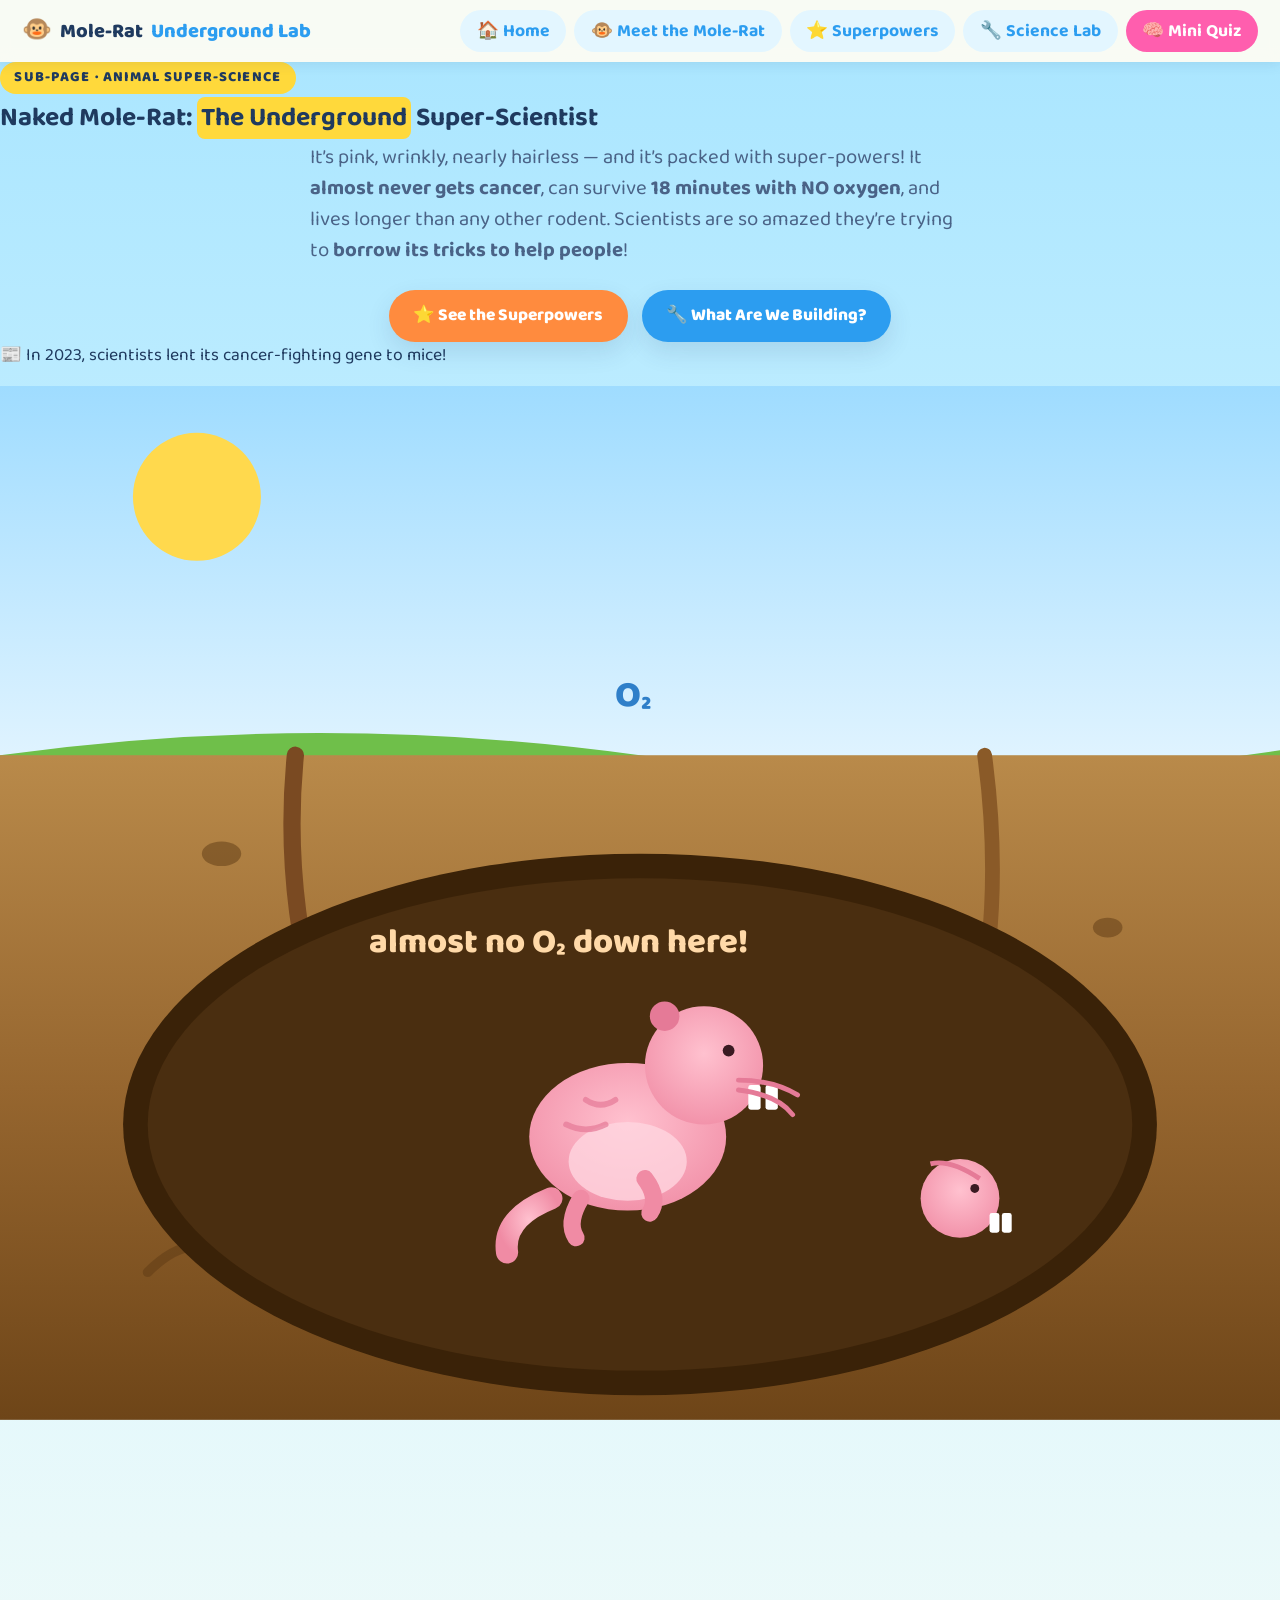
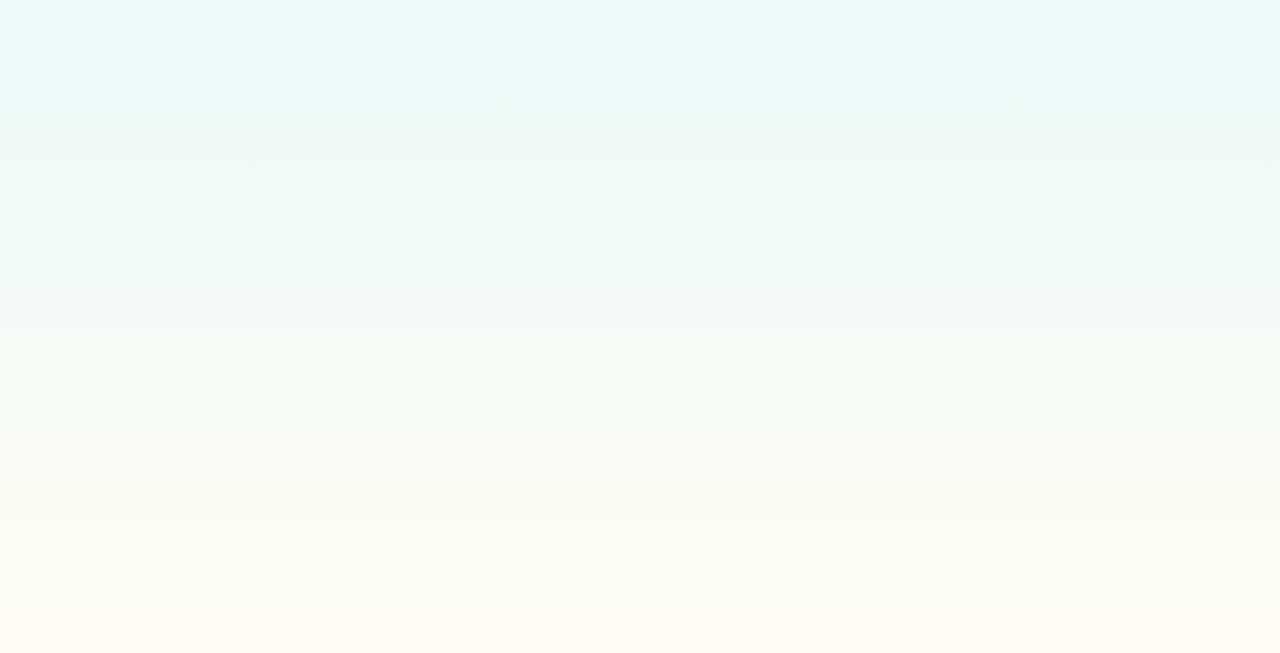
==== naked-mole-rat.html @ e857915f "initial repo" ====
<!DOCTYPE html>
<html lang="en">
<head>
  <meta charset="UTF-8">
  <meta name="viewport" content="width=device-width, initial-scale=1">
  <title>Naked Mole-Rat: The Underground Super-Scientist — Superpowers for Curious Kids (Ages 8–9)</title>
  <meta name="description" content="Meet the naked mole-rat: nearly cancer-proof, it survives 18 minutes with no oxygen, and barely seems to age! Learn what scientists found — and what they are engineering from it — then take the quiz!">
  <link rel="preconnect" href="https://fonts.googleapis.com">
  <link rel="preconnect" href="https://fonts.gstatic.com" crossorigin>
  <link href="https://fonts.googleapis.com/css2?family=Baloo+2:wght@400;500;600;700;800&display=swap" rel="stylesheet">
  <link rel="stylesheet" href="styles.css">
  <link rel="stylesheet" href="molerat.css">
</head>
<body id="top">

  <header class="topbar">
    <a href="index.html#top" class="brand"><span class="brand-emoji">&#128053;</span>Mole-Rat <em>Underground Lab</em></a>
    <nav class="topnav" aria-label="Page sections">
      <a href="index.html">&#127968; Home</a>
      <a href="#meet">&#128053; Meet the Mole-Rat</a>
      <a href="#superpowers">&#11088; Superpowers</a>
      <a href="#engineering">&#128295; Science Lab</a>
      <a href="#quiz" class="nav-quiz">&#129504; Mini Quiz</a>
    </nav>
  </header>

  <main>

    <!-- ================= HERO ================= -->
    <section class="mole-hero" id="hero">
      <div class="hero-text">
        <p class="eyebrow">Sub-page &middot; Animal super-science</p>
        <h1>Naked Mole-Rat: <mark>The Underground</mark> Super-Scientist</h1>
        <p class="hero-sub">
          It&rsquo;s pink, wrinkly, nearly hairless &mdash; and it&rsquo;s packed with super-powers!
          It <strong>almost never gets cancer</strong>, can survive <strong>18 minutes with NO oxygen</strong>,
          and lives longer than any other rodent. Scientists are so amazed they&rsquo;re trying to
          <strong>borrow its tricks to help people</strong>!
        </p>
        <div class="hero-actions">
          <a href="#superpowers" class="btn btn--warm">&#11088; See the Superpowers</a>
          <a href="#engineering" class="btn btn--cool">&#128295; What Are We Building?</a>
        </div>
        <p class="hero-badge">&#128240; In 2023, scientists lent its cancer-fighting gene to mice!</p>
      </div>

      <svg class="hero-mole-svg" viewBox="0 0 520 420" role="img" aria-label="Cutaway of an underground burrow: a pink naked mole-rat with big front teeth peeks out of a tunnel under the grass">
        <defs>
          <linearGradient id="mr-sky" x1="0" y1="0" x2="0" y2="1">
            <stop offset="0" stop-color="#9fdcff"/>
            <stop offset="1" stop-color="#dff3ff"/>
          </linearGradient>
          <linearGradient id="mr-dirt" x1="0" y1="0" x2="0" y2="1">
            <stop offset="0" stop-color="#b98a4a"/>
            <stop offset=".5" stop-color="#96662f"/>
            <stop offset="1" stop-color="#6e4518"/>
          </linearGradient>
          <radialGradient id="mr-skin" cx=".5" cy=".4" r=".7">
            <stop offset="0" stop-color="#ffc1cf"/>
            <stop offset="1" stop-color="#f08ba4"/>
          </radialGradient>
        </defs>

        <!-- sky -->
        <rect width="520" height="150" fill="url(#mr-sky)"/>
        <circle cx="80" cy="45" r="26" fill="#ffd94d"/>
        <path d="M 0 150 Q 130 132 260 150 Q 390 168 520 148 L 520 158 L 0 158 Z" fill="#6fbf4a"/>

        <!-- dirt -->
        <rect y="150" width="520" height="270" fill="url(#mr-dirt)"/>
        <ellipse cx="90" cy="190" rx="8" ry="5" fill="#5e3a14" opacity=".5"/>
        <ellipse cx="450" cy="220" rx="6" ry="4" fill="#5e3a14" opacity=".5"/>
        <ellipse cx="300" cy="330" rx="9" ry="5" fill="#5e3a14" opacity=".4"/>
        <path d="M 60 360 Q 80 340 95 358 M 410 320 Q 430 300 445 318" stroke="#5e3a14" stroke-width="4" stroke-linecap="round" fill="none" opacity=".5"/>

        <!-- root -->
        <path d="M 120 150 Q 115 200 128 250 Q 138 290 126 330" stroke="#7a4a22" stroke-width="7" stroke-linecap="round" fill="none"/>
        <path d="M 400 150 Q 408 210 396 260" stroke="#8a5a28" stroke-width="6" stroke-linecap="round" fill="none"/>

        <!-- tunnel cutaway -->
        <ellipse cx="260" cy="300" rx="210" ry="110" fill="#3a2208"/>
        <ellipse cx="260" cy="300" rx="200" ry="100" fill="#4a2e10"/>

        <!-- mole-rat -->
        <g class="mr-rat">
          <!-- tail -->
          <path d="M 224 330 q -20 8 -18 22" stroke="url(#mr-skin)" stroke-width="9" stroke-linecap="round" fill="none"/>
          <!-- body -->
          <ellipse cx="255" cy="305" rx="40" ry="30" fill="url(#mr-skin)"/>
          <!-- belly -->
          <ellipse cx="255" cy="315" rx="24" ry="16" fill="#ffd6e0" opacity=".8"/>
          <!-- head -->
          <circle cx="286" cy="276" r="24" fill="url(#mr-skin)"/>
          <!-- ear(no fur, little rim) -->
          <circle cx="270" cy="256" r="6" fill="#e57a97"/>
          <!-- eye -->
          <circle cx="296" cy="270" r="2.4" fill="#3a1a22"/>
          <!-- buck teeth -->
          <rect x="304" y="284" width="5" height="10" rx="1" fill="#fff"/>
          <rect x="311" y="284" width="5" height="10" rx="1" fill="#fff"/>
          <!-- whiskers -->
          <path d="M 300 282 q 14 0 24 6 M 300 286 q 16 2 22 10" stroke="#e57a97" stroke-width="2" fill="none" stroke-linecap="round"/>
          <!-- front paw/arm -->
          <path d="M 262 322 q 6 8 2 14" stroke="#f08ba4" stroke-width="7" stroke-linecap="round" fill="none"/>
          <!-- digging leg -->
          <path d="M 236 330 q -6 10 -2 16" stroke="#f08ba4" stroke-width="7" stroke-linecap="round" fill="none"/>
          <!-- wrinkles -->
          <path d="M 238 290 q 6 4 12 0 M 230 300 q 8 4 16 0" stroke="#e57a97" stroke-width="2.4" fill="none" stroke-linecap="round" opacity=".7"/>
        </g>

        <!-- side buddy peeking -->
        <g class="mr-buddy">
          <circle cx="390" cy="330" r="16" fill="url(#mr-skin)"/>
          <circle cx="396" cy="326" r="1.8" fill="#3a1a22"/>
          <rect x="402" y="336" width="4" height="8" rx="1" fill="#ffffff"/>
          <rect x="407" y="336" width="4" height="8" rx="1" fill="#ffffff"/>
          <path d="M 398 322 q -12 -8 -20 -6" stroke="#e57a97" stroke-width="2" fill="none"/>
        </g>

        <!-- labels -->
        <g class="mr-labels">
          <text x="250" y="130" font-size="15" font-weight="800" fill="#2f7fc9">O&#8322;</text>
          <text x="150" y="230" font-size="14" font-weight="800" fill="#ffd9a8">almost no O&#8322; down here!</text>
        </g>
      </svg>
    </section>

    <!-- ================= MEET THE MOLE-RAT ================= -->
    <section class="section meet-section" id="meet">
      <div class="section-head" data-reveal>
        <p class="eyebrow">&#128053; All aboard!</p>
        <h2>Meet the Naked Mole-Rat</h2>
        <p class="section-sub">It&rsquo;s not a mole and it&rsquo;s not a rat &mdash; it&rsquo;s its very own awesome kind of rodent!</p>
      </div>

      <div class="meet-grid">
        <article class="meet-card" data-reveal>
          <span class="meet-emoji">&#127758;</span>
          <h3>Home: East Africa</h3>
          <p>It digs long tunnel cities under the dry grasslands of <strong>Kenya, Ethiopia and Somalia</strong>. It barely
          ever comes to the surface!</p>
        </article>
        <article class="meet-card" data-reveal>
          <span class="meet-emoji">&#128207;</span>
          <h3>Tiny but Tough</h3>
          <p>Only about <strong>8&ndash;10 cm</strong> long &mdash; a bit bigger than a crayon &mdash; with <strong>pink, wrinkly,
          nearly hairless skin</strong>. That skin earned it the funny name &ldquo;naked&rdquo;!</p>
        </article>
        <article class="meet-card" data-reveal>
          <span class="meet-emoji">&#129463;&#65039;</span>
          <h3>Super Teeth!</h3>
          <p>Two big buck teeth dig tunnels, and a mole-rat can move them <strong>separately</strong> &mdash; like tiny
          front shovels. Its lips close behind its teeth so it never swallows dirt!</p>
        </article>
        <article class="meet-card" data-reveal>
          <span class="meet-emoji">&#128024;</span>
          <h3>&ldquo;Queen&rdquo; Rules</h3>
          <p>Like bees, a colony has <strong>one special queen, a king, and workers</strong>. The queen is the only one who
          has babies &mdash; up to <strong>27 at a time</strong>!</p>
        </article>
      </div>
      <p class="meet-note" data-reveal>Colonies can grow to about <strong>300 members</strong> &mdash; all digging, cuddling and even
      sharing food like one big family. Cuteness level: debatable. Coolness level: off the charts! &#128525;</p>
    </section>

    <!--===MR-B===-->
  </main>

  <script src="molerat.js"></script>
</body>
</html>
---- styles.css ----
/* ==========================================================
   Animal Discovery HQ — play style sheet
   ========================================================== */

:root {
  --ink: #1f3a5f;
  --ink-soft: #4a6387;
  --page-sky: #a8e5ff;
  --page-mid: #d9f6ff;
  --page-card: #fffdf3;
  --card: #ffffff;
  --peach: #fff0e2;
  --mint: #dffbeb;
  --sky-tint: #e3f6ff;
  --warm: #ff8b3e;
  --cool: #2c9df0;
  --pink: #ff5eae;
  --purple: #9b5de5;
  --green: #35c58b;
  --gold: #ffd93b;
  --wrong: #ff6b6b;
  --shadow: 0 10px 24px rgba(31, 58, 95, 0.12);
  --shadow-big: 0 18px 40px rgba(31, 58, 95, 0.18);
  --radius: 22px;
  --font: "Baloo 2", "Comic Sans MS", "Chalkboard SE", "Trebuchet MS", cursive, sans-serif;
}

* { box-sizing: border-box; }

[hidden] { display: none !important; }

html {
  scroll-behavior: smooth;
  scroll-padding-top: 90px;
}

body {
  margin: 0;
  font-family: var(--font);
  color: var(--ink);
  background: linear-gradient(180deg, var(--page-sky) 0%, var(--page-mid) 45%, var(--page-card) 100%);
  line-height: 1.5;
  font-size: 1.1rem;
  overflow-x: hidden;
  -webkit-font-smoothing: antialiased;
}

h1, h2, h3, h4 { line-height: 1.15; margin: 0 0 0.4em; }
p { margin: 0 0 1em; }
a { color: inherit; }
mark {
  background: var(--gold);
  color: var(--ink);
  padding: 0 .15em;
  border-radius: 8px;
}
.mark--blue { background: var(--cool); color: #fff; }

.section { padding: 64px 20px; max-width: 1100px; margin: 0 auto; }
.section-head { text-align: center; margin-bottom: 34px; }
.eyebrow {
  display: inline-block;
  background: var(--gold);
  color: var(--ink);
  font-weight: 800;
  letter-spacing: .08em;
  font-size: .9rem;
  padding: .35em 1em;
  border-radius: 999px;
  text-transform: uppercase;
  margin-bottom: .6em;
}
.section-head h2 { font-size: clamp(1.8rem, 4vw, 2.6rem); }
.section-sub { color: var(--ink-soft); font-size: 1.05rem; }

/* ---------- animated reveal on scroll ---------- */
[data-reveal] {
  opacity: 0;
  transform: translateY(26px);
  transition: opacity .7s ease, transform .7s cubic-bezier(.22,.9,.3,1.2);
}
[data-reveal].is-visible { opacity: 1; transform: none; }

/* ==========================================================
   TOP BAR
   ========================================================== */
.topbar {
  position: sticky;
  top: 0;
  z-index: 50;
  display: flex;
  align-items: center;
  justify-content: space-between;
  gap: 12px;
  padding: 10px 22px;
  background: rgba(255, 253, 243, .92);
  backdrop-filter: blur(6px);
  box-shadow: 0 2px 12px rgba(31, 58, 95, .10);
}
.brand {
  display: flex;
  align-items: center;
  gap: 8px;
  font-weight: 800;
  font-size: 1.25rem;
  text-decoration: none;
}
.brand-emoji { font-size: 1.5rem; animation: spin 9s linear infinite; display: inline-block; }
.brand em { font-style: normal; color: var(--cool); }
.topnav { display: flex; gap: 8px; flex-wrap: wrap; }
.topnav a {
  text-decoration: none;
  font-weight: 700;
  padding: .45em .95em;
  border-radius: 999px;
  background: var(--sky-tint);
  color: var(--cool);
  transition: transform .2s, background .2s;
}
.topnav a:hover { transform: translateY(-2px); background: var(--gold); color: var(--ink); }
.topnav .nav-quiz { background: var(--pink); color: #fff; }

/* ==========================================================
   HERO
   ========================================================== */
.hero {
  position: relative;
  text-align: center;
  padding: 70px 20px 110px;
  overflow: hidden;
}
.hero-title {
  position: relative;
  z-index: 2;
  font-size: clamp(2.3rem, 6vw, 4.2rem);
  font-weight: 800;
  text-shadow: 0 3px 0 rgba(255, 255, 255, .5);
}
.hero-sub {
  position: relative;
  z-index: 2;
  max-width: 660px;
  margin: 0 auto 24px;
  font-size: clamp(1.05rem, 2.2vw, 1.28rem);
  color: var(--ink-soft);
}
.hero-actions { position: relative; z-index: 2; display: flex; gap: 14px; justify-content: center; flex-wrap: wrap; }
.hero-tip { position: relative; z-index: 2; margin-top: 18px; color: var(--ink-soft); font-weight: 700; animation: bob 2.2s ease-in-out infinite; }
.wave-divider {
  display: block;
  width: 100%;
  height: 76px;
  position: absolute;
  left: 0;
  bottom: -2px;
  z-index: 1;
}

/* sun */
.sun { position: absolute; top: 26px; right: 12%; z-index: 1; }
.sun-core {
  font-size: 4rem;
  display: inline-block;
  animation: spin 18s linear infinite;
  filter: drop-shadow(0 0 18px rgba(255, 217, 59, .9));
}

/* clouds */
.cloud {
  position: absolute;
  z-index: 1;
  color: #fff;
  font-size: 5.5rem;
  opacity: .95;
  filter: drop-shadow(0 6px 10px rgba(31, 58, 95, .12));
}
.cloud--1 { top: 40px; left: 6%; animation: cloud-sway 14s ease-in-out infinite alternate; font-size: 4.5rem; }
.cloud--2 { top: 150px; left: 72%; animation: cloud-sway 18s ease-in-out infinite alternate-reverse; }

/* floating emoji animals */
.hero-floaters { position: absolute; inset: 0; z-index: 1; pointer-events: none; }
.floater { position: absolute; font-size: 2.6rem; filter: drop-shadow(0 6px 10px rgba(31, 58, 95, .18)); }
.floater--1 { top: 18%;  left: 10%; animation: floaty 6s ease-in-out infinite; }
.floater--2 { top: 62%;  left: 7%;  animation: floaty 7s ease-in-out infinite .6s; }
.floater--3 { top: 24%;  right: 9%; animation: floaty 6.5s ease-in-out infinite .3s; }
.floater--4 { bottom: 18%; right: 13%; animation: floaty 7.5s ease-in-out infinite 1s; }
.floater--5 { top: 58%;  right: 24%; animation: floaty 8s ease-in-out infinite .9s; }
.floater--6 { bottom: 14%; left: 26%; animation: floaty 7s ease-in-out infinite 1.4s; }

/* ==========================================================
   BUTTONS
   ========================================================== */
.btn {
  display: inline-block;
  text-decoration: none;
  font-weight: 800;
  font-size: 1.08rem;
  padding: .75em 1.4em;
  border: 0;
  border-radius: 999px;
  cursor: pointer;
  font-family: inherit;
  box-shadow: var(--shadow);
  transition: transform .18s ease, box-shadow .18s ease;
}
.btn:hover { transform: translateY(-3px) scale(1.03); box-shadow: var(--shadow-big); }
.btn:active { transform: translateY(0) scale(.97); }
.btn--warm { background: var(--warm); color: #fff; }
.btn--cool { background: var(--cool); color: #fff; }
.btn--ghost { background: transparent; color: var(--cool); box-shadow: inset 0 0 0 3px var(--cool); }

/* ==========================================================
   FEATURED ANIMAL
   ========================================================== */
.featured-card {
  display: grid;
  grid-template-columns: minmax(280px, 5fr) 7fr;
  gap: 26px;
  align-items: center;
  background: var(--card);
  border-radius: var(--radius);
  padding: 26px;
  box-shadow: var(--shadow-big);
  position: relative;
}
.featured-art {
  position: relative;
  border-radius: 18px;
  overflow: hidden;
  box-shadow: var(--shadow);
}
.featured-art svg { display: block; width: 100%; height: auto; }
.badge-super {
  position: absolute;
  top: 14px;
  left: 14px;
  z-index: 3;
  background: var(--gold);
  color: var(--ink);
  font-weight: 800;
  padding: .4em .8em;
  border-radius: 999px;
  font-size: .9rem;
  box-shadow: var(--shadow);
  animation: spin-soft 3.2s ease-in-out infinite;
}
.art-caption {
  position: absolute;
  bottom: 12px;
  right: 12px;
  background: rgba(255, 255, 255, .92);
  padding: .3em .7em;
  border-radius: 999px;
  font-weight: 800;
  font-size: .85rem;
  color: var(--ink);
}
.featured-body { padding: 6px; }
.featured-body h3 { font-size: clamp(1.4rem, 3vw, 2rem); }
.discovery-lead {
  font-size: 1.12rem;
  color: var(--ink-soft);
  background: var(--peach);
  border-left: 6px solid var(--warm);
  border-radius: 0 14px 14px 0;
  padding: 14px 16px;
}
.discovery-lead strong { color: var(--ink); }

.fact-cards {
  list-style: none;
  margin: 18px 0;
  padding: 0;
  display: grid;
  grid-template-columns: repeat(auto-fit, minmax(150px, 1fr));
  gap: 12px;
}
.fact-card {
  background: var(--sky-tint);
  border-radius: 16px;
  padding: 14px;
  display: flex;
  flex-direction: column;
  gap: 2px;
  transition: transform .2s;
}
.fact-card:hover { transform: translateY(-4px) rotate(-1deg); }
.fact-card--mint { background: var(--mint); }
.fact-card--peach { background: var(--peach); }
.fact-emoji { font-size: 1.7rem; }
.fact-card strong { font-size: 1.05rem; }
.fact-card span { color: var(--ink-soft); font-size: .96rem; }

.owl-box {
  background: var(--sky-tint);
  border-radius: 16px;
  padding: 16px 18px;
}
.owl-box h4 { color: var(--purple); font-size: 1.15rem; }
.owl-box ul { margin: 0; padding-left: 1.3em; }
.owl-box li { margin: .35em 0; }

.featured-cta {
  margin-top: 18px;
  background: var(--gold);
  border-radius: 16px;
  padding: 16px 18px;
  display: flex;
  flex-wrap: wrap;
  align-items: center;
  justify-content: space-between;
  gap: 12px;
}
.featured-cta p { margin: 0; font-weight: 700; }
.featured-cta .btn { white-space: nowrap; }

/* ==========================================================
   ANIMAL PALS — flip cards
   ========================================================== */
.card-grid {
  display: grid;
  grid-template-columns: repeat(auto-fit, minmax(260px, 1fr));
  gap: 22px;
}

.animal-card {
  perspective: 1200px;
  height: 400px;
  cursor: pointer;
}
.animal-card-inner {
  position: relative;
  width: 100%;
  height: 100%;
  transform-style: preserve-3d;
  transition: transform .7s cubic-bezier(.3, .9, .3, 1.1);
}
.animal-card.flipped .animal-card-inner { transform: rotateY(180deg); }

.card-face {
  position: absolute;
  inset: 0;
  backface-visibility: hidden;
  -webkit-backface-visibility: hidden;
  display: flex;
  flex-direction: column;
  border-radius: var(--radius);
  box-shadow: var(--shadow);
  overflow: hidden;
  padding: 18px;
}
.card-front { background: var(--card); }
.card-back {
  background: linear-gradient(160deg, var(--mint), var(--sky-tint));
  transform: rotateY(180deg);
  justify-content: center;
  align-items: flex-start;
  text-align: left;
}
.card-back .tap-emoji {
  align-self: center;
  font-size: 2rem;
  margin-bottom: 10px;
  animation: bob 1.8s ease-in-out infinite;
}
.card-back h4 { color: var(--cool); font-size: 1.4rem; }
.card-back p { color: var(--ink-soft); font-size: 1rem; }
.dive-link-row { margin-top: 14px; text-align: center; }
.dive-link {
  display: inline-block;
  background: var(--cool);
  color: #fff;
  font-weight: 800;
  text-decoration: none;
  padding: .55em 1em;
  border-radius: 999px;
  box-shadow: var(--shadow);
  transition: transform .18s ease;
}
.dive-link:hover { transform: translateY(-3px) scale(1.03); }

.card-front .card-art {
  flex: 1 1 auto;
  min-height: 0;
  display: flex;
  align-items: center;
  justify-content: center;
}
.card-front .card-art svg { width: 100%; height: auto; }
.card-tag {
  align-self: flex-start;
  background: var(--gold);
  color: var(--ink);
  font-weight: 800;
  font-size: .72rem;
  letter-spacing: .05em;
  padding: .4em .8em;
  border-radius: 999px;
  margin-bottom: 10px;
  text-transform: uppercase;
}
.animal-card h3 { font-size: 1.35rem; margin-bottom: .2em; }
.card-tagline { color: var(--ink-soft); font-size: .96rem; margin: 0; }
.card-hint {
  margin-top: auto;
  font-size: .85rem;
  font-weight: 700;
  color: var(--cool);
}
.card-hint::before { content: "👆 "; }

/* ==========================================================
   BIG QUIZ
   ========================================================== */
.quiz-shell {
  max-width: 720px;
  margin: 0 auto;
  background: var(--card);
  border-radius: var(--radius);
  padding: 26px;
  box-shadow: var(--shadow-big);
}
.quiz-meta { display: flex; align-items: center; gap: 14px; margin-bottom: 18px; }
.quiz-count { font-weight: 800; color: var(--cool); white-space: nowrap; }
.quiz-progress-wrap { flex: 1; background: var(--sky-tint); border-radius: 999px; height: 14px; overflow: hidden; }
.quiz-progress {
  height: 100%;
  width: 0;
  background: linear-gradient(90deg, var(--cool), var(--pink), var(--gold));
  border-radius: 999px;
  transition: width .5s ease;
}
.quiz-question { font-size: clamp(1.2rem, 2.6vw, 1.5rem); font-weight: 800; margin-bottom: 16px; }
.quiz-options { display: grid; gap: 12px; }
.quiz-option {
  display: block;
  width: 100%;
  text-align: left;
  font-family: inherit;
  font-size: 1.05rem;
  font-weight: 700;
  color: var(--ink);
  background: var(--sky-tint);
  border: 3px solid transparent;
  border-radius: 14px;
  padding: 12px 16px;
  cursor: pointer;
  transition: transform .15s, border-color .2s, background .2s, opacity .3s;
}
.quiz-option:hover { transform: translateX(6px); border-color: var(--cool); }
.quiz-option.is-selected { border-color: var(--ink); }
.quiz-option.is-correct { background: var(--mint); border-color: var(--green); }
.quiz-option.is-wrong { background: #ffe3e3; border-color: var(--wrong); }
.quiz-option.is-dimmed { opacity: .5; }

.q-feedback {
  margin-top: 16px;
  padding: 14px 16px;
  border-radius: 14px;
  font-weight: 700;
  animation: pop-in .4s ease;
}
.q-feedback--right { background: var(--mint); }
.q-feedback--wrong { background: #ffe9e9; }
.q-feedback p { margin: 0; }
.fb-emoji { font-size: 1.9rem; margin-right: 8px; }
.quiz-next-row { text-align: right; margin-top: 16px; }

/* results */
.results-panel { text-align: center; animation: pop-in .5s ease; }
.results-panel .big-score { font-size: clamp(2.4rem, 6vw, 3.6rem); font-weight: 800; color: var(--pink); }
.star-row { font-size: 2.4rem; margin: 10px 0; }
.star-row .star--on { animation: pop-in .5s ease backwards; }
.star-row .star--off { opacity: .25; }
.badge-result {
  display: inline-block;
  background: var(--gold);
  color: var(--ink);
  font-weight: 800;
  padding: .5em 1.2em;
  border-radius: 999px;
  box-shadow: var(--shadow);
  margin: 10px 0 18px;
  animation: spin-soft 3.5s ease-in-out infinite;
}
.results-actions { display: flex; gap: 12px; justify-content: center; flex-wrap: wrap; }

/* confetti */
.confetti {
  position: fixed;
  top: -20px;
  z-index: 100;
  display: block;
  width: 10px;
  height: 10px;
  border-radius: 3px;
  animation: confetti-fall linear forwards;
  pointer-events: none;
}

/* ==========================================================
   FOOTER
   ========================================================== */
.site-foot {
  text-align: center;
  padding: 34px 20px 60px;
  color: var(--ink-soft);
}
.site-foot p { margin: .3em 0; }
.foot-note { font-size: .9rem; }

/* ==========================================================
   KEYFRAMES
   ========================================================== */
@keyframes floaty {
  0%, 100% { transform: translateY(0) rotate(-4deg); }
  50%      { transform: translateY(-18px) rotate(5deg); }
}
@keyframes bob {
  0%, 100% { transform: translateY(0); }
  50%      { transform: translateY(-8px); }
}
@keyframes spin {
  from { transform: rotate(0deg); }
  to   { transform: rotate(360deg); }
}
@keyframes spin-soft {
  0%, 100% { transform: rotate(-3deg) scale(1); }
  50%      { transform: rotate(3deg) scale(1.06); }
}
@keyframes cloud-sway {
  from { transform: translateX(-14px); }
  to   { transform: translateX(24px); }
}
@keyframes pop-in {
  0%   { opacity: 0; transform: scale(.7); }
  70%  { opacity: 1; transform: scale(1.08); }
  100% { opacity: 1; transform: scale(1); }
}
@keyframes confetti-fall {
  0%   { transform: translateY(0) rotate(0deg); opacity: 1; }
  100% { transform: translateY(110vh) rotate(720deg); opacity: .9; }
}

/* ==========================================================
   BUBBLES INSIDE THE SVG ILLUSTRATIONS
   ========================================================== */
.bubble {
  transform-box: fill-box;
  transform-origin: center;
  animation: bubble-up 2.8s ease-in-out infinite;
}
.bubble--2 { animation-delay: .9s; }
.bubble--3 { animation-delay: 1.7s; }
.bubble--4 { animation-delay: .4s; }
@keyframes bubble-up {
  0%, 100% { transform: translateY(0) scale(1); opacity: .9; }
  50%      { transform: translateY(-14px) scale(1.12); opacity: .5; }
}

/* swimming snake tail waggle */
.snake-tail-anim { transform-box: fill-box; transform-origin: left center; animation: snake-wag 4s ease-in-out infinite; }
@keyframes snake-wag {
  0%, 100% { transform: rotate(-4deg); }
  50%      { transform: rotate(6deg); }
}

/* dumbo ears wiggle */
.dumbo-ear { transform-box: fill-box; transform-origin: center; animation: ear-wiggle 3.4s ease-in-out infinite; }
.dumbo-ear--left { animation-name: ear-wiggle-left; }
@keyframes ear-wiggle {
  0%, 100% { transform: rotate(8deg); }
  50%      { transform: rotate(-4deg); }
}
@keyframes ear-wiggle-left {
  0%, 100% { transform: rotate(-8deg); }
  50%      { transform: rotate(4deg); }
}
/* blinky dumbo eyes */
.dumbo-eye { animation: blink 5s infinite; transform-box: fill-box; transform-origin: center; }
@keyframes blink {
  0%, 90%, 100% { transform: scaleY(1); }
  94%, 96%      { transform: scaleY(.08); }
}

/* axolotl gills gently wave */
.gill { transform-box: fill-box; transform-origin: center; animation: gill-wave 3.2s ease-in-out infinite; }
@keyframes gill-wave {
  0%, 100% { transform: rotate(0deg); }
  50%      { transform: rotate(7deg); }
}

/* peacock spider dance */
.peacock-dance { transform-box: fill-box; transform-origin: center bottom; animation: dance 1.6s ease-in-out infinite; }
@keyframes dance {
  0%, 100% { transform: rotate(-4deg) translateY(0); }
  25%      { transform: rotate(4deg) translateY(-6px); }
  50%      { transform: rotate(-4deg) translateY(0); }
  75%      { transform: rotate(4deg) translateY(-6px); }
}
.note-float { animation: note-float 2.2s ease-in-out infinite; }
.note-float--2 { animation-delay: .6s; }
.note-float--3 { animation-delay: 1.2s; }
@keyframes note-float {
  0%, 100% { transform: translateY(0); opacity: .9; }
  50%      { transform: translateY(-10px); opacity: .5; }
}

/* ==========================================================
   RESPONSIVE
   ====================================================== */
@media (max-width: 860px) {
  .featured-card { grid-template-columns: 1fr; }
  .featured-art { order: -1; max-width: 460px; margin: 0 auto; width: 100%; }
}
@media (max-width: 560px) {
  .topbar { flex-direction: column; gap: 6px; text-align: center; }
  .animal-card { height: 380px; }
  .hero { padding-top: 56px; }
}

@media (prefers-reduced-motion: reduce) {
  *, *::before, *::after {
    animation-duration: .01ms !important;
    animation-iteration-count: 1 !important;
    transition-duration: .01ms !important;
  }
  html { scroll-behavior: auto; }
  [data-rveal] { opacity: 1; transform: none; }
}
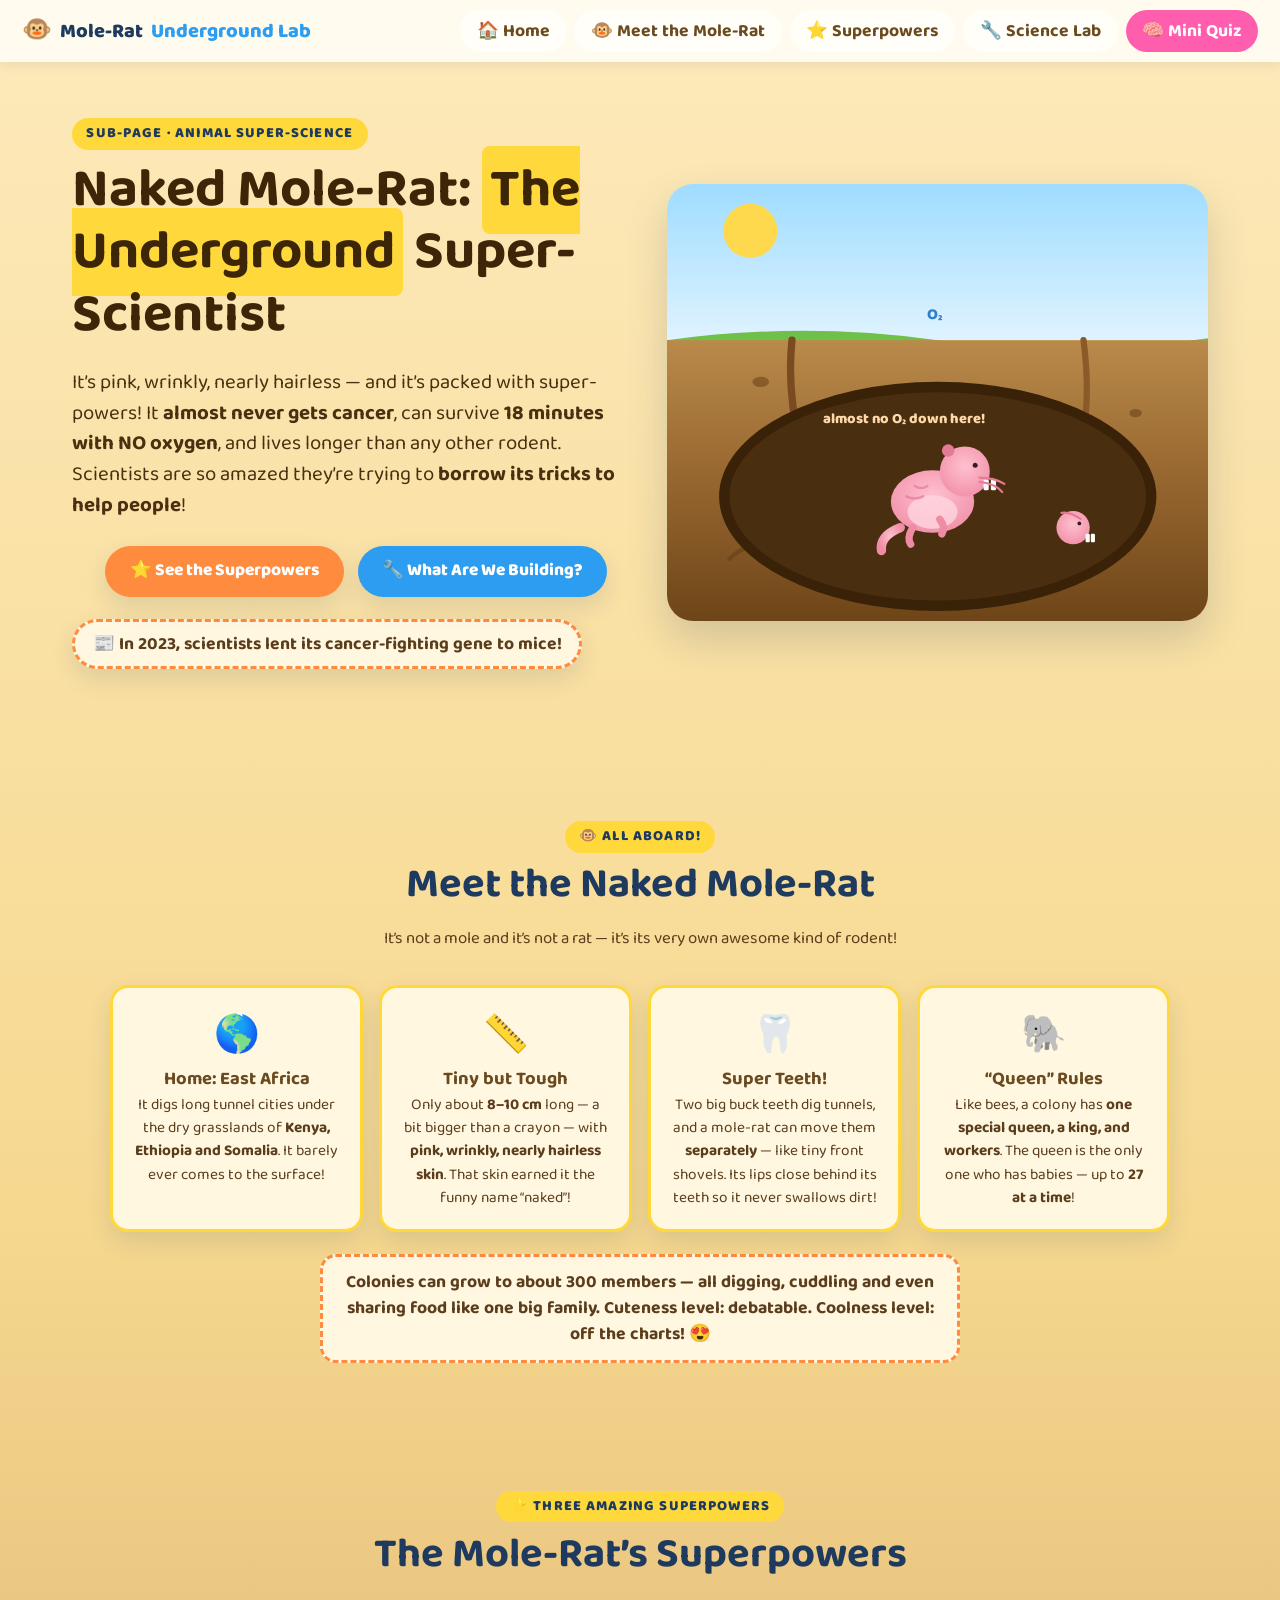
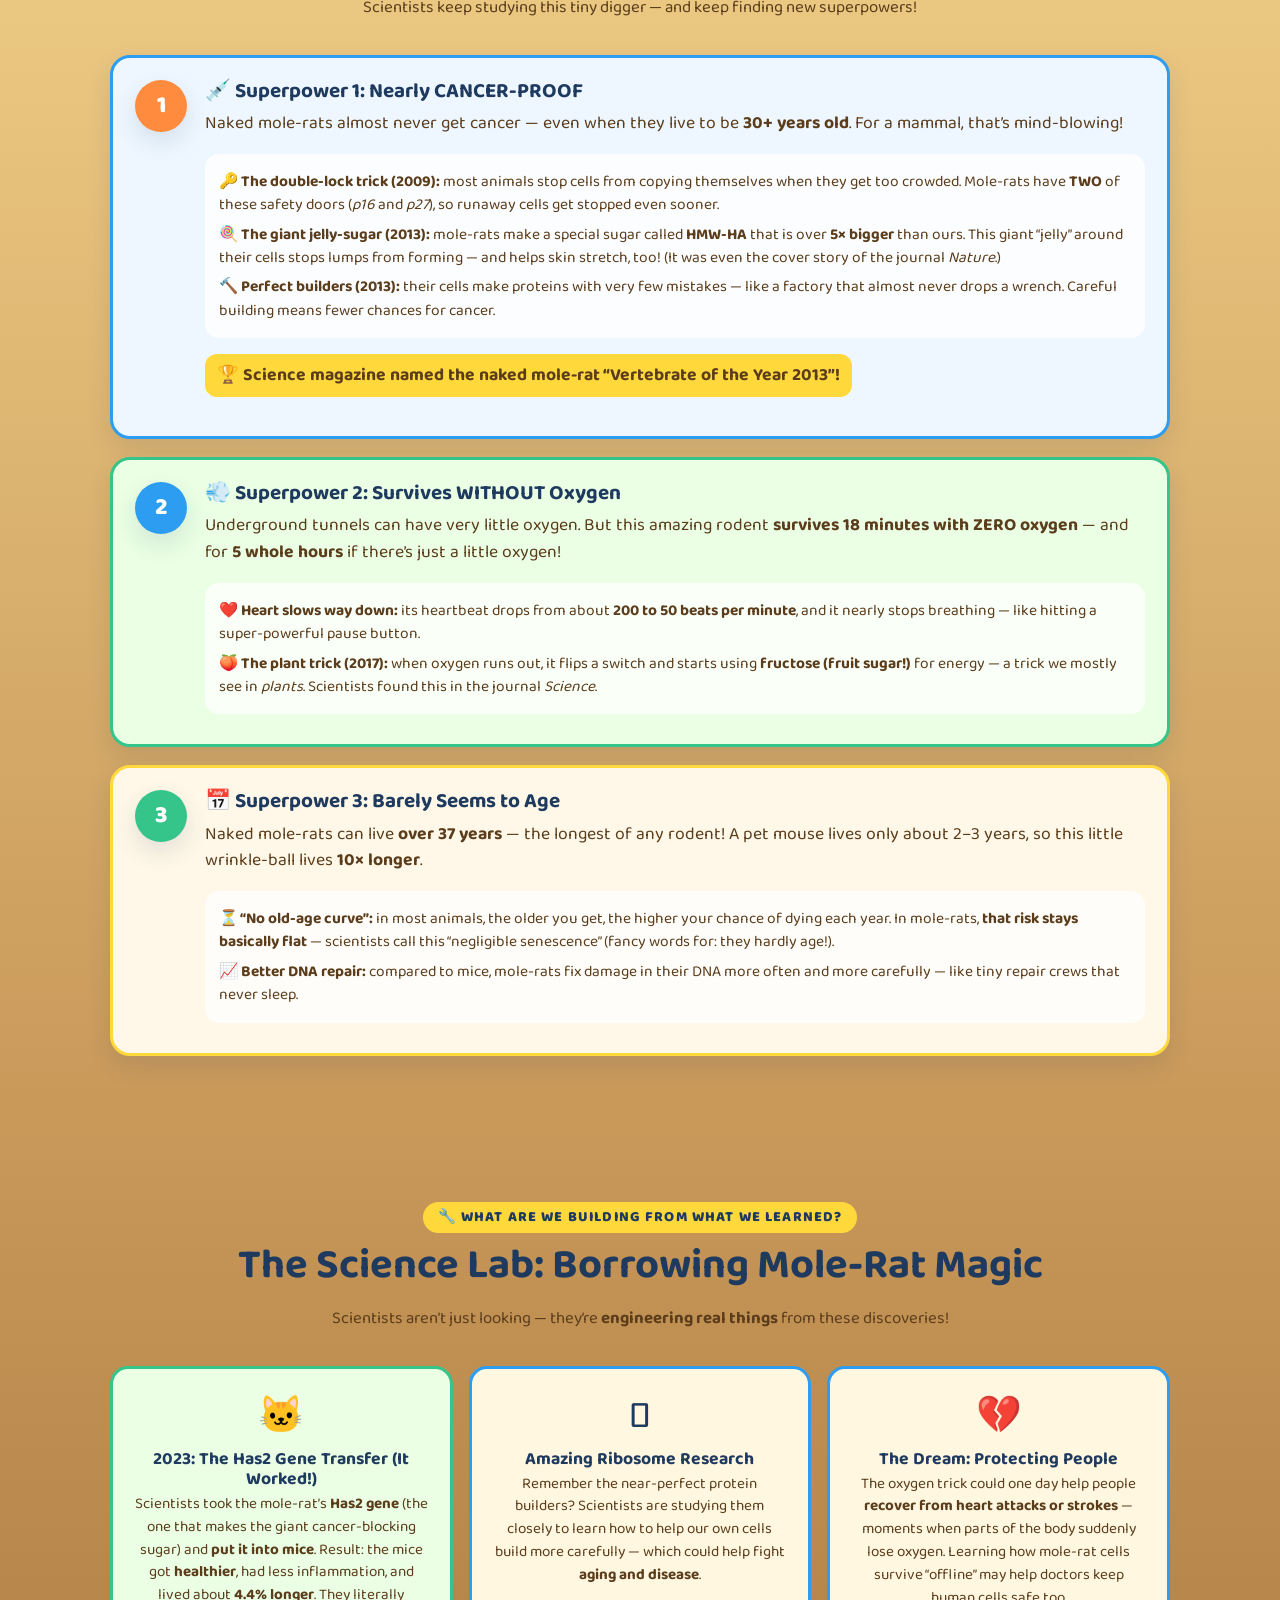
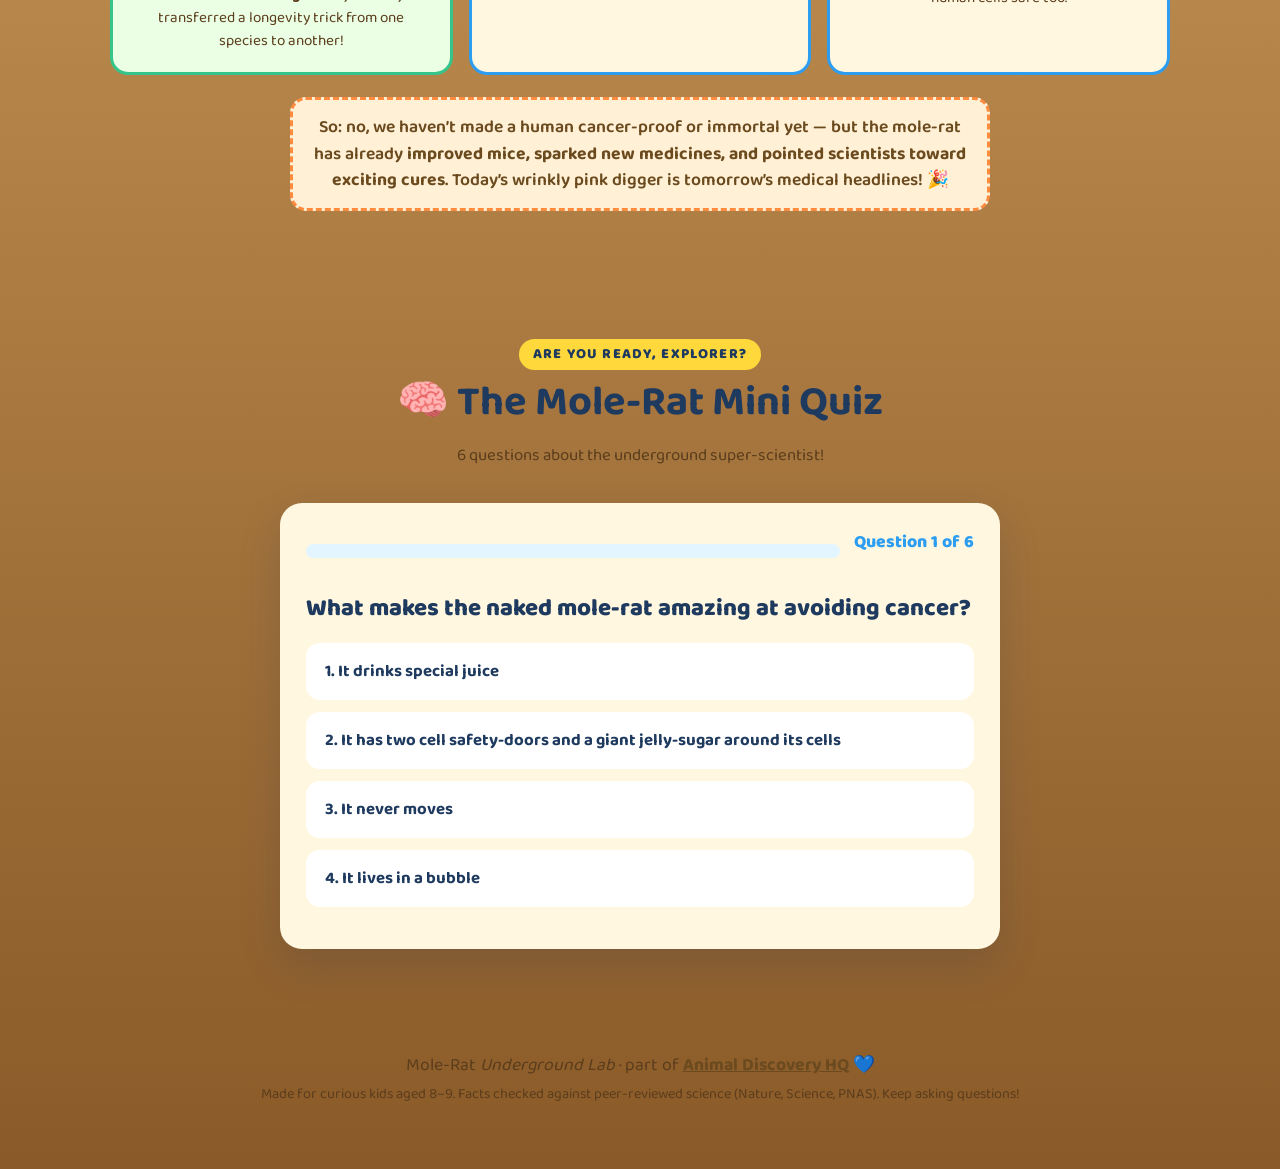
==== commit d4672538: "update moled rate" ====
--- a/naked-mole-rat.html
+++ b/naked-mole-rat.html
@@ -163,8 +163,125 @@
       sharing food like one big family. Cuteness level: debatable. Coolness level: off the charts! &#128525;</p>
     </section>
 
-    <!--===MR-B===-->
+    <!-- ================= SUPER POWERS ================= -->
+    <section class="section powers-section" id="superpowers">
+      <div class="section-head" data-reveal>
+        <p class="eyebrow">&#11088; Three amazing superpowers</p>
+        <h2>The Mole-Rat&rsquo;s Superpowers</h2>
+        <p class="section-sub">Scientists keep studying this tiny digger &mdash; and keep finding new superpowers!</p>
+      </div>
+
+      <!-- superpower 1 : cancer -->
+      <div class="super-block" data-reveal>
+        <div class="super-badge super-badge--cancer"><span class="super-num">1</span></div>
+        <div class="super-body">
+          <h3>&#128137; Superpower 1: Nearly CANCER-PROOF</h3>
+          <p>Naked mole-rats almost never get cancer &mdash; even when they live to be <strong>30+ years old</strong>. For a
+          mammal, that&rsquo;s mind-blowing!</p>
+          <div class="super-detail">
+            <p><strong>&#128273; The double-lock trick (2009):</strong> most animals stop cells from copying themselves when they
+            get too crowded. Mole-rats have <strong>TWO</strong> of these safety doors (<em>p16</em> and <em>p27</em>), so
+            runaway cells get stopped even sooner.</p>
+            <p><strong>&#127853; The giant jelly-sugar (2013):</strong> mole-rats make a special sugar called
+            <strong>HMW-HA</strong> that is over <strong>5&times; bigger</strong> than ours. This giant &ldquo;jelly&rdquo; around
+            their cells stops lumps from forming &mdash; and helps skin stretch, too! (It was even the cover story of the
+            journal <em>Nature</em>.)</p>
+            <p><strong>&#128296; Perfect builders (2013):</strong> their cells make proteins with very few mistakes &mdash; like a
+            factory that almost never drops a wrench. Careful building means fewer chances for cancer.</p>
+          </div>
+          <p class="super-tagline">&#127942; Science magazine named the naked mole-rat <strong>&ldquo;Vertebrate of the Year
+          2013&rdquo;</strong>!</p>
+        </div>
+      </div>
+
+      <!-- superpower 2 : oxygen -->
+      <div class="super-block" data-reveal>
+        <div class="super-badge super-badge--oxygen"><span class="super-num">2</span></div>
+        <div class="super-body">
+          <h3>&#128168; Superpower 2: Survives WITHOUT Oxygen</h3>
+          <p>Underground tunnels can have very little oxygen. But this amazing rodent
+          <strong>survives 18 minutes with ZERO oxygen</strong> &mdash; and for <strong>5 whole hours</strong> if there&rsquo;s just a
+          little oxygen!</p>
+          <div class="super-detail">
+            <p><strong>&#10084;&#65039; Heart slows way down:</strong> its heartbeat drops from about <strong>200 to 50 beats
+            per minute</strong>, and it nearly stops breathing &mdash; like hitting a super-powerful pause button.</p>
+            <p><strong>&#127825; The plant trick (2017):</strong> when oxygen runs out, it flips a switch and starts using
+            <strong>fructose (fruit sugar!)</strong> for energy &mdash; a trick we mostly see in <em>plants</em>. Scientists found
+            this in the journal <em>Science</em>.</p>
+          </div>
+        </div>
+      </div>
+
+      <!-- superpower 3 : longevity -->
+      <div class="super-block" data-reveal>
+        <div class="super-badge super-badge--age"><span class="super-num">3</span></div>
+        <div class="super-body">
+          <h3>&#128197; Superpower 3: Barely Seems to Age</h3>
+          <p>Naked mole-rats can live <strong>over 37 years</strong> &mdash; the longest of any rodent! A pet mouse lives only about
+          2&ndash;3 years, so this little wrinkle-ball lives <strong>10&times; longer</strong>.</p>
+          <div class="super-detail">
+            <p><strong>&#9203; &ldquo;No old-age curve&rdquo;:</strong> in most animals, the older you get, the higher your chance of dying
+            each year. In mole-rats, <strong>that risk stays basically flat</strong> &mdash; scientists call this
+            &ldquo;negligible senescence&rdquo; (fancy words for: they hardly age!).</p>
+            <p><strong>&#128200; Better DNA repair:</strong> compared to mice, mole-rats fix damage in their DNA more often and more
+            carefully &mdash; like tiny repair crews that never sleep.</p>
+          </div>
+        </div>
+      </div>
+    </section>
+
+    <!-- ================= SCIENCE LAB ================= -->
+    <section class="section engineering-section" id="engineering">
+      <div class="section-head" data-reveal>
+        <p class="eyebrow">&#128295; What are we building from what we learned?</p>
+        <h2>The Science Lab: Borrowing Mole-Rat Magic</h2>
+        <p class="section-sub">Scientists aren&rsquo;t just looking &mdash; they&rsquo;re <strong>engineering real things</strong> from
+        these discoveries!</p>
+      </div>
+
+      <div class="eng-grid">
+        <article class="eng-card eng-card--done" data-reveal>
+          <span class="eng-emoji">&#128049;</span>
+          <h3>2023: The Has2 Gene Transfer (It Worked!)</h3>
+          <p>Scientists took the mole-rat&rsquo;s <strong>Has2 gene</strong> (the one that makes the giant cancer-blocking sugar)
+          and <strong>put it into mice</strong>. Result: the mice got <strong>healthier</strong>, had less inflammation, and lived
+          about <strong>4.4% longer</strong>. They literally transferred a longevity trick from one species to another!</p>
+        </article>
+        <article class="eng-card" data-reveal>
+          <span class="eng-emoji">&#127737;</span>
+          <h3>Amazing Ribosome Research</h3>
+          <p>Remember the near-perfect protein builders? Scientists are studying them closely to learn how to help our own
+          cells build more carefully &mdash; which could help fight <strong>aging and disease</strong>.</p>
+        </article>
+        <article class="eng-card" data-reveal>
+          <span class="eng-emoji">&#128148;</span>
+          <h3>The Dream: Protecting People</h3>
+          <p>The oxygen trick could one day help people <strong>recover from heart attacks or strokes</strong> &mdash; moments
+          when parts of the body suddenly lose oxygen. Learning how mole-rat cells survive &ldquo;offline&rdquo; may help doctors
+          keep human cells safe too.</p>
+        </article>
+      </div>
+
+      <p class="eng-note" data-reveal>So: no, we haven&rsquo;t made a human cancer-proof or immortal yet &mdash; but the mole-rat
+      has already <strong>improved mice, sparked new medicines, and pointed scientists toward exciting cures</strong>.
+      Today&rsquo;s wrinkly pink digger is tomorrow&rsquo;s medical headlines! &#127881;</p>
+    </section>
+
+    <!-- ================= MINI QUIZ ================= -->
+    <section class="section quiz-section" id="quiz" data-reveal>
+      <div class="section-head">
+        <p class="eyebrow">Are you ready, explorer?</p>
+        <h2>&#129504; The Mole-Rat Mini Quiz</h2>
+        <p class="section-sub">6 questions about the underground super-scientist!</p>
+      </div>
+      <div class="quiz-shell" id="quizBox" aria-live="polite"></div>
+    </section>
   </main>
+
+  <footer class="site-foot">
+    <p>Mole-Rat <em>Underground Lab</em> &middot; part of <a href="index.html"><strong>Animal Discovery HQ</strong></a> &#128153;</p>
+    <p class="foot-note">Made for curious kids aged 8&ndash;9. Facts checked against peer-reviewed science (Nature, Science, PNAS). Keep asking questions!</p>
+  </footer>
 
   <script src="molerat.js"></script>
 </body>
--- a/molerat.css
+++ b/molerat.css
@@ -0,0 +1,209 @@
+/* ==========================================================
+   Naked Mole-Rat Underground Lab — earth/underground theme
+   Loaded AFTER styles.css, so these styles only affect this page.
+   ========================================================== */
+
+body {
+  background: linear-gradient(180deg, #fdeabb 0%, #f6d88f 28%, #c9995a 62%, #8a5a28 100%);
+  color: var(--ink);
+}
+mark { background: var(--warm); color: #fff; }
+
+.topnav a { background: rgba(255, 255, 255, .6); color: #6a4a1e; }
+.topnav a:hover { background: var(--gold); color: var(--ink); }
+.topnav .nav-quiz { background: var(--pink); color: #fff; }
+
+section h2 { color: var(--ink); }
+.section-sub { color: #5b3d1c; }
+
+/* ==========================================================
+   HERO
+   ========================================================== */
+.mole-hero {
+  display: grid;
+  grid-template-columns: 1.05fr 1fr;
+  gap: 26px;
+  align-items: center;
+  max-width: 1180px;
+  margin: 0 auto;
+  padding: 56px 22px 70px;
+}
+.hero-text h1 { font-size: clamp(2rem, 4.6vw, 3.4rem); color: #3d2508; }
+.hero-text mark { background: var(--gold); color: #3d2508; }
+.hero-sub { color: #4a3010; font-size: clamp(1.05rem, 2.2vw, 1.28rem); }
+.hero-actions { display: flex; gap: 14px; flex-wrap: wrap; margin-top: 22px; }
+.hero-badge {
+  display: inline-block;
+  margin-top: 22px;
+  background: #fff7e0;
+  border: 3px dashed var(--warm);
+  color: #5b3d1c;
+  font-weight: 700;
+  padding: .5em 1em;
+  border-radius: 999px;
+  box-shadow: var(--shadow);
+}
+.hero-mole-svg {
+  width: 100%;
+  max-width: 580px;
+  margin: 0 auto;
+  display: block;
+  border-radius: 26px;
+  box-shadow: var(--shadow-big);
+}
+
+.mr-rat { transform-box: fill-box; transform-origin: center; animation: rat-bob 3.2s ease-in-out infinite; }
+.mr-buddy { transform-box: fill-box; transform-origin: center; animation: rat-bob 3.2s ease-in-out infinite .5s; }
+.mr-labels text { animation: label-blink 2.6s ease-in-out infinite; }
+
+/* ==========================================================
+   MEET section
+   ========================================================== */
+.meet-grid {
+  display: grid;
+  grid-template-columns: repeat(auto-fit, minmax(220px, 1fr));
+  gap: 16px;
+}
+.meet-card {
+  background: #fff7e0;
+  border: 3px solid var(--gold);
+  border-radius: 18px;
+  padding: 20px;
+  text-align: center;
+  box-shadow: var(--shadow);
+}
+.meet-card:hover { transform: translateY(-5px) rotate(-1deg); }
+.meet-emoji { font-size: 2.3rem; display: inline-block; animation: bob 2.6s ease-in-out infinite; }
+.meet-card h3 { font-size: 1.15rem; margin: .3em 0 .2em; color: #6a4a1e; }
+.meet-card p { color: #5b3d1c; font-size: .96rem; margin: 0; }
+.meet-note {
+  text-align: center;
+  margin: 22px auto 0;
+  max-width: 640px;
+  background: #fff7e0;
+  border: 3px dashed var(--warm);
+  border-radius: 16px;
+  padding: 12px 18px;
+  font-weight: 700;
+  color: #5b3d1c;
+}
+
+/* ==========================================================
+   SUPER POWERS
+   ========================================================== */
+.super-block {
+  display: flex;
+  gap: 18px;
+  align-items: flex-start;
+  background: #fff8e8;
+  border: 3px solid var(--gold);
+  border-radius: 20px;
+  padding: 22px;
+  margin-bottom: 18px;
+  box-shadow: var(--shadow);
+}
+.super-block:nth-of-type(2) { border-color: var(--cool); background: #eef7ff; }
+.super-block:nth-of-type(3) { border-color: var(--green); background: #eaffe4; }
+.super-badge {
+  flex: 0 0 auto;
+  width: 52px;
+  height: 52px;
+  border-radius: 999px;
+  display: flex;
+  align-items: center;
+  justify-content: center;
+  font-size: 1.5rem;
+  font-weight: 800;
+  color: #fff;
+  box-shadow: var(--shadow);
+}
+.super-badge--cancer { background: var(--warm); }
+.super-badge--oxygen { background: var(--cool); }
+.super-badge--age { background: var(--green); }
+.super-num { line-height: 1; }
+.super-body h3 { margin-bottom: .3em; font-size: 1.3rem; }
+.super-body > p { color: #5b3d1c; }
+.super-detail {
+  background: rgba(255, 255, 255, .75);
+  border-radius: 14px;
+  padding: 10px 14px;
+  margin: 8px 0;
+}
+.super-detail p { margin: .4em 0; font-size: .97rem; color: #5b3d1c; }
+.super-tagline {
+  background: var(--gold);
+  border-radius: 12px;
+  padding: 8px 12px;
+  font-weight: 700;
+  color: #3d2508;
+  display: inline-block;
+  margin-top: 8px;
+}
+
+/* ==========================================================
+   ENGINEERING section
+   ========================================================== */
+.eng-grid {
+  display: grid;
+  grid-template-columns: repeat(auto-fit, minmax(240px, 1fr));
+  gap: 16px;
+}
+.eng-card {
+  background: #fff7e0;
+  border: 3px solid var(--cool);
+  border-radius: 18px;
+  padding: 20px;
+  text-align: center;
+  transition: transform .2s, box-shadow .2s;
+}
+.eng-card:hover { transform: translateY(-6px) rotate(1deg); box-shadow: var(--shadow-big); }
+.eng-card--done { border-color: var(--green); background: #eaffe4; }
+.eng-emoji { font-size: 2.3rem; display: inline-block; animation: bob 2.6s ease-in-out infinite; }
+.eng-card h3 { font-size: 1.1rem; margin: .3em 0 .2em; }
+.eng-card p { color: #5b3d1c; font-size: .95rem; margin: 0; }
+.eng-note {
+  text-align: center;
+  margin: 22px auto 0;
+  max-width: 700px;
+  background: #fff0d6;
+  border: 3px dashed var(--warm);
+  border-radius: 16px;
+  padding: 14px 18px;
+  font-weight: 600;
+  color: #6b4a1e;
+}
+
+/* ==========================================================
+   QUIZ + FOOTER overrides
+   ========================================================== */
+.quiz-shell { background: #fff7e0; box-shadow: var(--shadow-big); }
+.quiz-option { background: #ffffff; }
+.quiz-option.is-correct { background: var(--mint); border-color: var(--green); }
+.quiz-option.is-wrong { background: #ffe3e3; border-color: var(--wrong); }
+.q-feedback--right { background: var(--mint); }
+.q-feedback--wrong { background: #ffe9e9; }
+.site-foot { color: #5b3d1c; }
+.site-foot a { color: #6a4a1e; }
+
+/* ==========================================================
+   KEYFRAMES
+   ========================================================== */
+@keyframes rat-bob {
+  0%, 100% { transform: translateY(0); }
+  50%      { transform: translateY(-6px); }
+}
+@keyframes label-blink {
+  0%, 100% { opacity: .55; }
+  50%      { opacity: 1; }
+}
+
+/* ==========================================================
+   RESPONSIVE
+   ========================================================== */
+@media (max-width: 960px) {
+  .mole-hero { grid-template-columns: 1fr; }
+  .hero-mole-svg { max-width: 520px; }
+}
+@media (max-width: 560px) {
+  .super-block { flex-direction: column; }
+}
